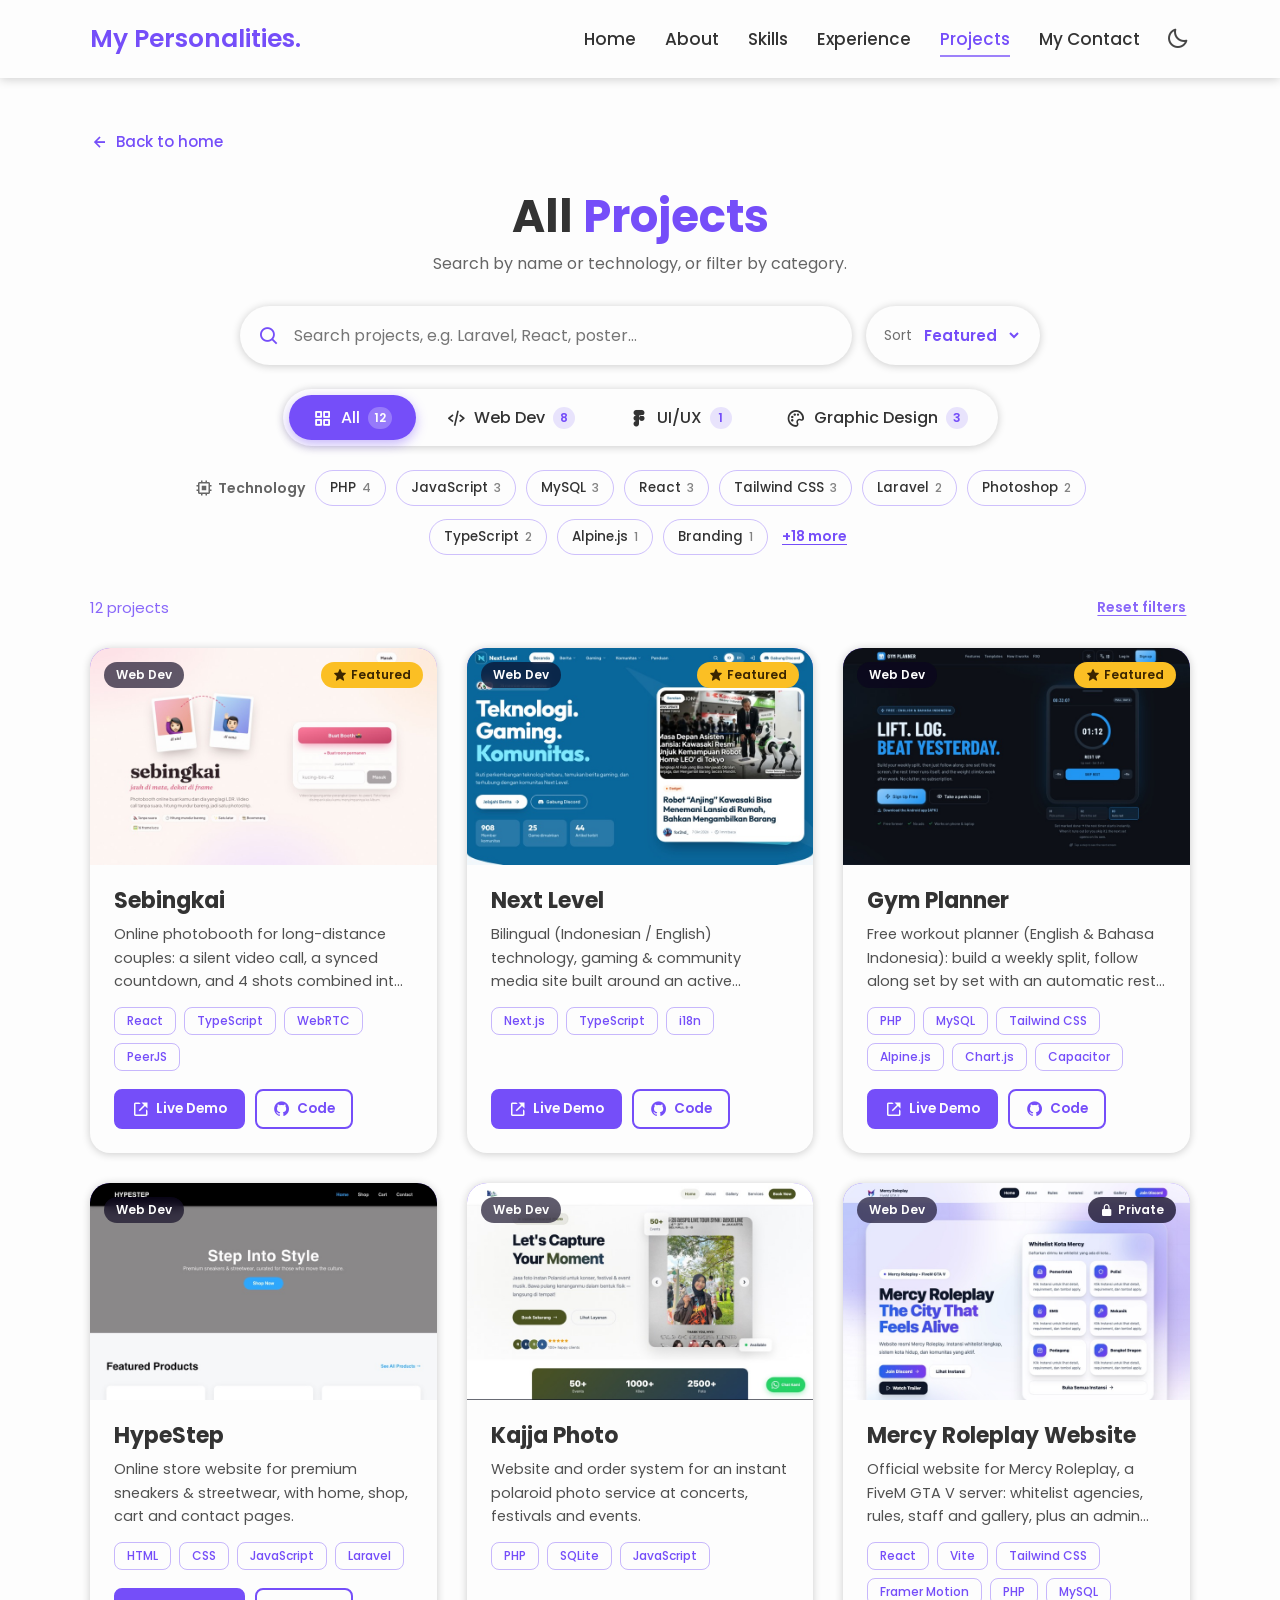
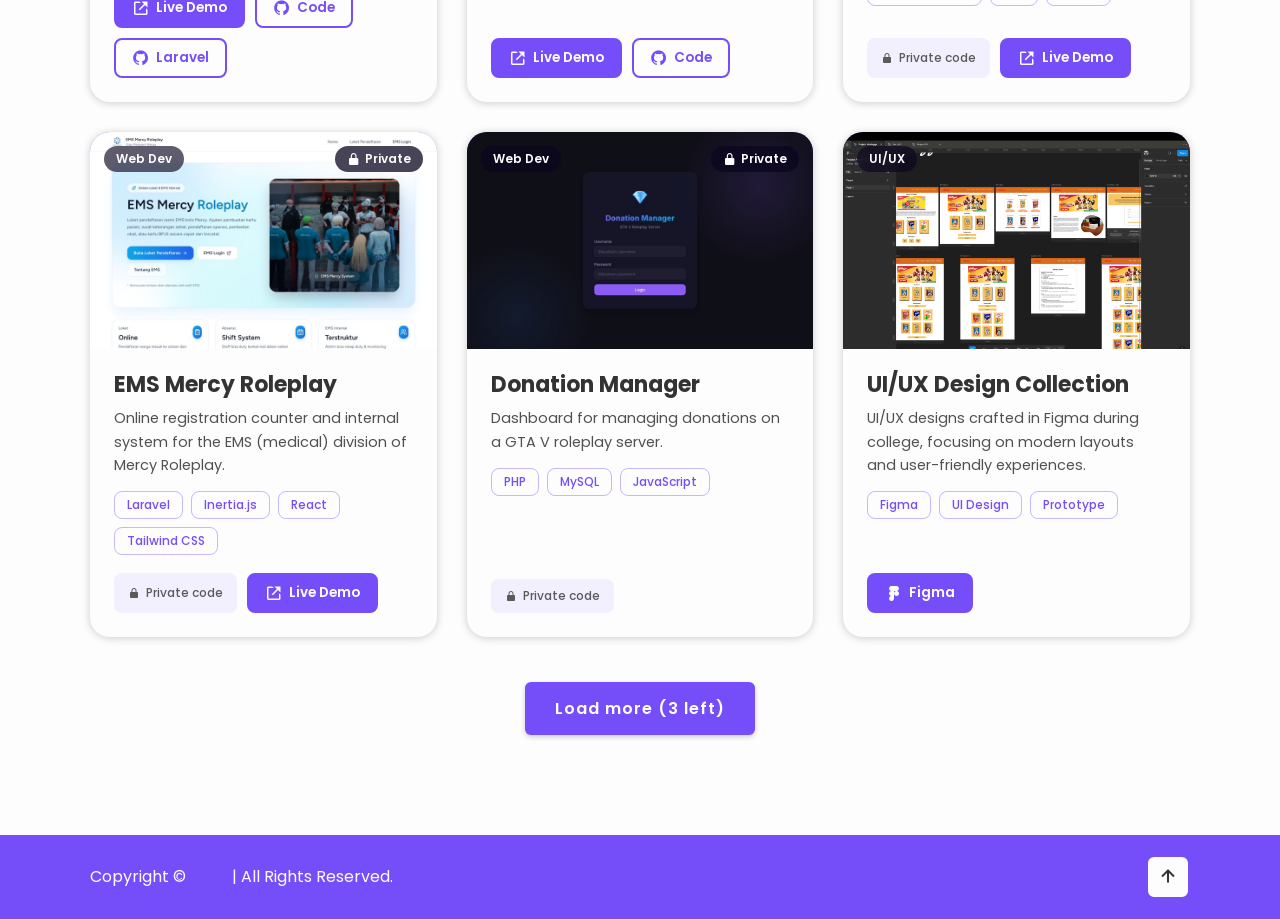
==== projects.html @ 2a3c0997 "Tambah Experience, Projects, halaman semua project, dan perbaikan mobile - Home (HP): area ungu beri" ====
<!DOCTYPE html>
<html lang="en">

<head>
    <meta charset="UTF-8">
    <meta name="viewport" content="width=device-width, initial-scale=1.0">
    <title>All Projects | Arshyil</title>
    <meta name="description" content="All projects by Muhammad Arshyil Azzim: web development, UI/UX and graphic design.">
    <meta name="theme-color" content="#754ef9">
    <link rel="icon" href="images/favicon.svg" type="image/svg+xml">
    <meta property="og:type" content="website">
    <meta property="og:title" content="All Projects | Arshyil">
    <meta property="og:description" content="Search and filter all projects by Muhammad Arshyil Azzim.">
    <meta property="og:url" content="https://arshyil.github.io/My-Personalities/projects.html">
    <meta property="og:image" content="https://arshyil.github.io/My-Personalities/images/og-image.jpg">

    <!-- box icons -->
    <link rel="stylesheet" href="https://unpkg.com/boxicons@2.1.4/css/boxicons.min.css" integrity="sha384-42kyIPf7HDYLkGffmxDhSx/3Z/53wGBs3nD6wEFxsbeDc7rMO6mkYbkAcpRsnMU2" crossorigin="anonymous">

    <!-- custom css -->
    <link rel="stylesheet" href="css/style.css">
</head>

<body class="projects-page">

    <!-- header design -->
    <header class="header sticky">
        <a href="index.html" class="logo">My Personalities.</a>

        <nav class="navbar">
            <a href="index.html#home">Home</a>
            <a href="index.html#about">About</a>
            <a href="index.html#services">Skills</a>
            <a href="index.html#experience">Experience</a>
            <a href="projects.html" class="active">Projects</a>
            <a href="index.html#contact">My Contact</a>
        </nav>

        <div class="bx bx-moon" id="darkMode-icon"></div>

        <div class="bx bx-menu" id="menu-icon"></div>
    </header>

    <!-- all projects -->
    <section class="portfolio pp" id="projects">
        <a href="index.html#journey" class="pp-back"><i class='bx bx-left-arrow-alt'></i> Back to home</a>

        <h1 class="heading">All <span>Projects</span></h1>
        <p class="section-sub">Search by name or technology, or filter by category.</p>

        <!-- toolbar -->
        <div class="pp-toolbar">
            <div class="pp-search">
                <i class='bx bx-search'></i>
                <input type="search" id="pp-search" placeholder="Search projects, e.g. Laravel, React, poster..."
                    aria-label="Search projects" autocomplete="off">
                <button id="pp-clear" aria-label="Clear search" hidden><i class='bx bx-x'></i></button>
            </div>

            <label class="pp-sort">
                <span>Sort</span>
                <select id="pp-sort" aria-label="Sort projects">
                    <option value="featured">Featured</option>
                    <option value="az">Name A–Z</option>
                    <option value="za">Name Z–A</option>
                </select>
            </label>
        </div>

        <div class="project-filters exp-tabs" id="pp-categories"></div>

        <div class="pp-techs-wrap">
            <span class="pp-label"><i class='bx bx-chip'></i> Technology</span>
            <div class="pp-techs" id="pp-techs"></div>
            <button class="pp-link" id="pp-tech-more" hidden></button>
        </div>

        <div class="pp-meta">
            <span id="pp-count"></span>
            <button class="pp-link pp-reset">Reset filters</button>
        </div>

        <div class="project-grid" id="pp-grid"></div>

        <div class="pp-empty" id="pp-empty" hidden>
            <i class='bx bx-search-alt'></i>
            <h3>No projects found</h3>
            <p>Try another keyword or remove some filters.</p>
            <button class="btn pp-reset">Reset filters</button>
        </div>

        <div class="see-all-wrap">
            <button class="btn" id="pp-more" hidden>Load more</button>
        </div>
    </section>

    <!-- project detail popup -->
    <div class="project-modal" id="project-modal" aria-hidden="true">
        <div class="project-modal-box" role="dialog" aria-modal="true" aria-labelledby="pm-title">
            <button class="pm-close" id="pm-close" aria-label="Close"><i class='bx bx-x'></i></button>
            <div class="pm-media" id="pm-media"></div>
            <div class="pm-body">
                <span class="pm-category" id="pm-category"></span>
                <h3 id="pm-title"></h3>
                <p id="pm-summary"></p>
                <ul id="pm-details"></ul>
                <div class="exp-tags" id="pm-tags"></div>
                <div class="project-links" id="pm-links"></div>
            </div>
        </div>
    </div>

    <!-- footer design -->
    <footer class="footer">
        <div class="footer-text">
            <p>Copyright &copy; <span id="year">2026</span> | All Rights Reserved.</p>
        </div>

        <div class="footer-iconTop">
            <a href="#projects" aria-label="Back to top"><i class='bx bx-up-arrow-alt'></i></a>
        </div>
    </footer>

    <script src="js/projects.js"></script>
    <script src="js/common.js"></script>
    <script src="js/projects-ui.js"></script>
</body>

</html>
---- css/style.css ----
@import url('https://fonts.googleapis.com/css2?family=Poppins:wght@300;400;500;600;700;800;900&display=swap');

* {
    margin: 0;
    padding: 0;
    box-sizing: border-box;
    text-decoration: none;
    border: none;
    outline: none;
    scroll-behavior: smooth;
    font-family: 'Poppins', sans-serif;
}

:root {
    --bg-color: #fdfdfd;
    --text-color: #333;
    --main-color: #754ef9;
    --white-color: #fdfdfd;
    --shadow-color: rgba(0, 0, 0, .2);
}

*::selection {
    background: var(--main-color);
    color: var(--bg-color);
}

.dark-mode {
    --bg-color: #0b061f;
    --text-color: #fdfdfd;
    --shadow-color: rgba(0, 0, 0, .7);
}

html {
    font-size: 62.5%;
    overflow-x: hidden;
}

/* stop anything (e.g. scroll-reveal animations sliding in from the right)
   from making the page scroll sideways on phones */
@supports (overflow-x: clip) {
    html,
    body {
        overflow-x: clip;
    }
}

body {
    background: var(--bg-color);
    color: var(--text-color);
}

.header {
    position: fixed;
    top: 0;
    left: 0;
    width: 100%;
    padding: 2rem 7%;
    background: transparent;
    display: flex;
    align-items: center;
    z-index: 100;
    transition: .5s;
}

.header.sticky {
    background: var(--bg-color);
    box-shadow: 0 .1rem 1rem var(--shadow-color);
}

.logo {
    font-size: 2.5rem;
    color: var(--main-color);
    font-weight: 600;
    margin-right: auto;
}

.navbar a {
    position: relative;
    font-size: 1.7rem;
    color: var(--white-color);
    font-weight: 500;
    margin-right: 2.6rem;
}

.header.sticky .navbar a {
    color: var(--text-color);
}

.header.sticky .navbar a.active {
    color: var(--main-color);
}

.navbar a.active::before {
    content: '';
    position: absolute;
    left: 0;
    bottom: -6px;
    width: 100%;
    height: .2rem;
    background: var(--white-color);
}

.header.sticky .navbar a::before {
    background: var(--main-color);
    opacity: .7;
}

#darkMode-icon {
    font-size: 2.4rem;
    color: var(--white-color);
    cursor: pointer;
}

.header.sticky #darkMode-icon {
    color: var(--text-color);
    opacity: .9;
}

#menu-icon {
    font-size: 3.6rem;
    color: var(--text-color);
    display: none;
}

section {
    min-height: 100vh;
    padding: 10rem 7% 2rem;
}

.home {
    display: flex;
    align-items: center;
}

.home .home-content {
    max-width: 44rem;
}

.home-content h3 {
    font-size: 3.2rem;
    font-weight: 700;
    line-height: .3;
}

.home-content h1 {
    font-size: 5.6rem;
    font-weight: 700;
    margin-bottom: .3rem;
}

.home-content p {
    font-size: 1.6rem;
}

.home-content .social-media a {
    display: inline-flex;
    justify-content: center;
    align-items: center;
    width: 4rem;
    height: 4rem;
    background: transparent;
    border: .2rem solid var(--main-color);
    border-radius: 50%;
    box-shadow: 0 .2rem .5rem var(--shadow-color);
    font-size: 2rem;
    color: var(--main-color);
    margin: 2.5rem 1.5rem 3rem 0;
    transition: .5s ease;
}

.home-content .social-media a:hover {
    background: var(--main-color);
    color: var(--white-color);
}

.btn {
    display: inline-block;
    padding: 1.2rem 2.8rem;
    background: var(--main-color);
    border-radius: .6rem;
    box-shadow: 0 .2rem .5rem var(--shadow-color);
    font-size: 1.6rem;
    color: var(--white-color);
    letter-spacing: .1rem;
    font-weight: 600;
    border: .2rem solid transparent;
    transition: .5s ease;
}

.btn:hover {
    background: transparent;
    color: var(--main-color);
    border-color: var(--main-color);
}

.home .profession-container {
    position: absolute;
    top: 50%;
    right: 0;
    transform: translateY(-50%);
    width: 100vw;
    height: 100vh;
    overflow: hidden;
    pointer-events: none;
}

.home .profession-container .profession-box {
    position: absolute;
    top: 0;
    right: 0;
    width: 768px;
    height: 100vh;
    display: flex;
    justify-content: center;
    align-items: center;
    animation: professionRotate 13s ease-out infinite;
}

@keyframes professionRotate {

    0%,
    20% {
        transform: rotate(0deg);
    }

    25%,
    45% {
        transform: rotate(-90deg);
    }

    50%,
    70% {
        transform: rotate(-180deg);
    }

    75%,
    95% {
        transform: rotate(-270deg);
    }

    100% {
        transform: rotate(-360deg);
    }
}

.home .profession-box .profession {
    position: absolute;
    left: 0;
    display: flex;
    align-items: center;
    flex-direction: column;
    color: var(--main-color);
    transform: rotate(calc(360deg / 4 * var(--i)));
    transform-origin: 384px;
    background: var(--bg-color);
    padding: 13px 0;
}

.home .profession-box .profession:nth-child(1) i {
    margin-right: 15px;
}

.home .profession-box .profession:nth-child(2),
.home .profession-box .profession:nth-child(4) {
    padding-bottom: 20px;
}

.home .profession i {
    font-size: 3.8rem;
}

.home .profession h3 {
    font-size: 3.2rem;
    line-height: 1;
    font-weight: 600;
}

.home .profession-box .circle {
    width: 560px;
    height: 560px;
    border: 3px solid var(--main-color);
    border-radius: 50%;
    z-index: -1;
}

.home .profession-container .overlay {
    position: absolute;
    top: 0;
    right: 0;
    width: 0;
    height: 0;
    border-top: 50vh solid var(--main-color);
    border-right: 384px solid var(--main-color);
    border-bottom: 50vh solid var(--main-color);
    border-left: 384px solid transparent;
}

.home-extra {
    display: none;
}

.home-img img {
    position: absolute;
    bottom: 0px;
    right: 90px;
    pointer-events: none;
    max-width: 480px;
    max-height: 100vh;
    height: auto;
    object-fit: contain;
}

span {
    color: var(--main-color);
}

.about {
    display: flex;
    justify-content: center;
    align-items: center;
    gap: 4rem;
}

.about-img img {
    width: 35vw;
}

.heading {
    font-size: 4.5rem;
    text-align: center;
}

.about-content h2 {
    text-align: left;
    line-height: 1.2;
}

.about-content h3 {
    font-size: 2rem;
}

.about-content p {
    font-size: 1.6rem;
    margin: 2rem 0 3rem;
}

.services {
    min-height: auto;
    padding-bottom: 10rem;
}

.services h2 {
    margin-bottom: 5rem;
}

.services .services-container {
    display: flex;
    justify-content: center;
    align-items: center;
    flex-wrap: wrap;
    gap: 2rem;
}

.services-container .services-box {
    flex: 1 1 30rem;
    background: var(--bg-color);
    padding: 3rem 2rem 4rem;
    border-radius: 2rem;
    box-shadow: 0 .1rem .5rem var(--shadow-color);
    text-align: center;
    border-top: .6rem solid var(--main-color);
    border-bottom: .6rem solid var(--main-color);
    transition: .5s ease;
}

.services-container .services-box:hover {
    box-shadow: 0 .1rem 2rem var(--shadow-color);
    transform: scale(1.02);
}

.services-box i {
    font-size: 7rem;
    color: var(--main-color);
}

.services-box h3 {
    font-size: 2.6rem;
    transition: .5s ease;
}

.services-box:hover h3 {
    color: var(--main-color);
}

.services-box p {
    font-size: 1.6rem;
    margin: 1rem 0 3rem;
}

/* ========== EXPERIENCE ========== */
.experience {
    min-height: auto;
    padding-bottom: 10rem;
}

.experience h2 {
    margin-bottom: 3rem;
}

.exp-tabs {
    display: flex;
    justify-content: center;
    gap: .6rem;
    width: fit-content;
    margin: 0 auto 5rem;
    padding: .6rem;
    border-radius: 5rem;
    background: var(--bg-color);
    box-shadow: 0 .1rem .8rem var(--shadow-color);
}

.exp-tab {
    display: inline-flex;
    align-items: center;
    gap: .8rem;
    padding: 1rem 2.4rem;
    border-radius: 5rem;
    background: transparent;
    color: var(--text-color);
    font-size: 1.6rem;
    font-weight: 500;
    cursor: pointer;
    transition: .4s ease;
}

.exp-tab i {
    font-size: 2rem;
}

.exp-tab:hover {
    color: var(--main-color);
}

.exp-tab.active {
    background: var(--main-color);
    color: var(--white-color);
    box-shadow: 0 .4rem 1.2rem rgba(117, 78, 249, .4);
}

.timeline {
    position: relative;
    max-width: 110rem;
    margin: 0 auto;
    display: none;
}

.timeline.active {
    display: block;
    animation: expFade .6s ease;
}

@keyframes expFade {
    from { opacity: 0; transform: translateY(2rem); }
    to { opacity: 1; transform: translateY(0); }
}

/* center line */
.timeline::before {
    content: '';
    position: absolute;
    top: 0;
    bottom: 0;
    left: 50%;
    width: .3rem;
    transform: translateX(-50%);
    background: linear-gradient(var(--main-color), rgba(117, 78, 249, .15));
    border-radius: 1rem;
}

.timeline-item {
    position: relative;
    width: 50%;
    padding: 0 5rem 4rem 0;
}

.timeline-item:nth-child(even) {
    margin-left: 50%;
    padding: 0 0 4rem 5rem;
}

.timeline-dot {
    position: absolute;
    top: 2rem;
    right: -2.6rem;
    z-index: 1;
    display: flex;
    justify-content: center;
    align-items: center;
    width: 5.2rem;
    height: 5.2rem;
    border-radius: 50%;
    background: var(--main-color);
    color: var(--white-color);
    font-size: 2.4rem;
    border: .5rem solid var(--bg-color);
    box-shadow: 0 0 0 .3rem rgba(117, 78, 249, .35);
    transition: .4s ease;
}

.timeline-item:nth-child(even) .timeline-dot {
    right: auto;
    left: -2.6rem;
}

.timeline-item:hover .timeline-dot {
    transform: scale(1.12) rotate(-8deg);
    box-shadow: 0 0 0 .6rem rgba(117, 78, 249, .25);
}

.timeline-card {
    position: relative;
    padding: 3rem;
    border-radius: 2rem;
    background: var(--bg-color);
    box-shadow: 0 .1rem .8rem var(--shadow-color);
    border-left: .6rem solid var(--main-color);
    transition: .4s ease;
}

.timeline-item:nth-child(even) .timeline-card {
    border-left: none;
    border-right: .6rem solid var(--main-color);
}

.timeline-card:hover {
    transform: translateY(-.6rem);
    box-shadow: 0 1.2rem 3rem rgba(117, 78, 249, .25);
}

/* little arrow pointing to the line */
.timeline-card::after {
    content: '';
    position: absolute;
    top: 3.4rem;
    right: -1.2rem;
    width: 2.4rem;
    height: 2.4rem;
    background: var(--bg-color);
    transform: rotate(45deg);
    box-shadow: .3rem -.3rem .5rem rgba(0, 0, 0, .06);
}

.timeline-item:nth-child(even) .timeline-card::after {
    right: auto;
    left: -1.2rem;
    box-shadow: -.3rem .3rem .5rem rgba(0, 0, 0, .06);
}

.exp-date {
    display: inline-block;
    padding: .5rem 1.4rem;
    border-radius: 5rem;
    background: rgba(117, 78, 249, .12);
    color: var(--main-color);
    font-size: 1.3rem;
    font-weight: 600;
    letter-spacing: .05rem;
}

.exp-now {
    display: inline-flex;
    align-items: center;
    gap: .6rem;
    margin-left: .8rem;
    padding: .5rem 1.2rem;
    border-radius: 5rem;
    background: rgba(34, 197, 94, .14);
    color: #16a34a;
    font-size: 1.2rem;
    font-weight: 600;
    font-style: normal;
}

.exp-now::before {
    content: '';
    width: .8rem;
    height: .8rem;
    border-radius: 50%;
    background: #22c55e;
    animation: expPulse 1.6s ease-in-out infinite;
}

@keyframes expPulse {
    0%, 100% { box-shadow: 0 0 0 0 rgba(34, 197, 94, .6); }
    50% { box-shadow: 0 0 0 .6rem rgba(34, 197, 94, 0); }
}

.timeline-card h3 {
    margin-top: 1.4rem;
    font-size: 2.4rem;
    line-height: 1.3;
}

.exp-place {
    display: flex;
    align-items: flex-start;
    gap: .6rem;
    margin: .4rem 0 1.6rem;
    font-size: 1.5rem;
    font-weight: 500;
    color: var(--main-color);
}

.exp-place i {
    margin-top: .3rem;
    font-size: 1.7rem;
}

.timeline-card ul {
    list-style: none;
}

.timeline-card li {
    position: relative;
    padding-left: 2.2rem;
    margin-bottom: .8rem;
    font-size: 1.5rem;
    line-height: 1.6;
}

.timeline-card li::before {
    content: '';
    position: absolute;
    left: 0;
    top: .95rem;
    width: .8rem;
    height: .8rem;
    border-radius: 50%;
    border: .2rem solid var(--main-color);
}

.exp-tags {
    display: flex;
    flex-wrap: wrap;
    gap: .8rem;
    margin-top: 1.8rem;
}

.exp-tags span {
    padding: .4rem 1.2rem;
    border-radius: .8rem;
    border: .1rem solid rgba(117, 78, 249, .4);
    color: var(--main-color);
    font-size: 1.25rem;
    font-weight: 500;
}

.dark-mode .timeline-card,
.dark-mode .timeline-card::after,
.dark-mode .exp-tabs {
    background: #160e3a;
}

.dark-mode .timeline-card {
    box-shadow: 0 .1rem 1rem rgba(0, 0, 0, .5);
}

.dark-mode .exp-date {
    background: rgba(117, 78, 249, .25);
    color: #b9a5ff;
}

.dark-mode .exp-place,
.dark-mode .exp-tags span {
    color: #b9a5ff;
}

/* ========== PROJECTS ========== */
.portfolio {
    min-height: auto;
    padding-bottom: 10rem;
}

.portfolio h2 {
    margin-bottom: 1rem;
}

.section-sub {
    text-align: center;
    font-size: 1.6rem;
    opacity: .75;
    margin-bottom: 3rem;
}

.project-filters {
    flex-wrap: wrap;
    max-width: 100%;
}

.project-filters .count {
    display: inline-flex;
    justify-content: center;
    align-items: center;
    min-width: 2.2rem;
    height: 2.2rem;
    padding: 0 .6rem;
    border-radius: 5rem;
    background: rgba(117, 78, 249, .15);
    color: var(--main-color);
    font-size: 1.2rem;
    font-weight: 600;
}

.project-filters .exp-tab.active .count {
    background: rgba(255, 255, 255, .25);
    color: var(--white-color);
}

.project-grid {
    display: grid;
    grid-template-columns: repeat(auto-fill, minmax(30rem, 1fr));
    gap: 3rem;
    max-width: 120rem;
    margin: 0 auto;
}

.project-card {
    display: flex;
    flex-direction: column;
    border-radius: 2rem;
    overflow: hidden;
    background: var(--bg-color);
    box-shadow: 0 .1rem .8rem var(--shadow-color);
    cursor: pointer;
    transition: transform .4s ease, box-shadow .4s ease;
    animation: expFade .5s ease both;
}

.project-card:hover {
    transform: translateY(-.8rem);
    box-shadow: 0 1.6rem 3.5rem rgba(117, 78, 249, .28);
}

.project-card:focus-visible {
    outline: .3rem solid var(--main-color);
    outline-offset: .3rem;
}

.project-thumb {
    position: relative;
    aspect-ratio: 16 / 10;
    overflow: hidden;
    background: linear-gradient(135deg, var(--main-color), #a58bff);
}

.project-thumb img {
    width: 100%;
    height: 100%;
    object-fit: cover;
    object-position: top;
    border-radius: 0;
    transition: transform .6s ease;
}

.project-card:hover .project-thumb img {
    transform: scale(1.08);
}

/* card without image: gradient + big icon */
.project-thumb.no-img {
    display: flex;
    flex-direction: column;
    justify-content: center;
    align-items: center;
    gap: .8rem;
    color: var(--white-color);
}

.project-thumb.no-img::before {
    content: '';
    position: absolute;
    inset: 0;
    background:
        radial-gradient(circle at 20% 20%, rgba(255, 255, 255, .25), transparent 40%),
        radial-gradient(circle at 85% 80%, rgba(255, 255, 255, .18), transparent 45%);
}

.project-thumb.no-img > i {
    position: relative;
    font-size: 6.4rem;
    transition: transform .6s ease;
}

.project-thumb.no-img > strong {
    position: relative;
    font-size: 2rem;
    letter-spacing: .1rem;
}

.project-card:hover .project-thumb.no-img > i {
    transform: scale(1.15) rotate(-6deg);
}

.project-badges {
    position: absolute;
    top: 1.4rem;
    left: 1.4rem;
    right: 1.4rem;
    display: flex;
    justify-content: space-between;
    gap: .8rem;
    z-index: 1;
}

.project-badges span {
    display: inline-flex;
    align-items: center;
    gap: .4rem;
    padding: .4rem 1.2rem;
    border-radius: 5rem;
    background: rgba(11, 6, 31, .65);
    backdrop-filter: blur(6px);
    color: var(--white-color);
    font-size: 1.2rem;
    font-weight: 600;
}

.project-badges i {
    font-size: 1.4rem;
}

.project-badges .badge-right {
    display: flex;
    gap: .6rem;
    padding: 0;
    background: none;
    backdrop-filter: none;
}

.project-badges .private {
    background: rgba(11, 6, 31, .75);
}

.private-note {
    display: inline-flex;
    align-items: center;
    gap: .6rem;
    padding: .8rem 1.4rem;
    border-radius: .8rem;
    background: rgba(117, 78, 249, .1);
    color: var(--text-color);
    font-size: 1.3rem;
    font-weight: 500;
    opacity: .8;
}

.project-badges .featured {
    background: #fbbf24;
    color: #3b2500;
}

.project-body {
    display: flex;
    flex-direction: column;
    flex: 1;
    padding: 2.2rem 2.4rem 2.4rem;
}

.project-body h3 {
    font-size: 2.2rem;
    line-height: 1.3;
    transition: color .3s ease;
}

.project-card:hover .project-body h3 {
    color: var(--main-color);
}

.project-body p {
    margin: .8rem 0 1.4rem;
    font-size: 1.45rem;
    line-height: 1.6;
    opacity: .85;
    display: -webkit-box;
    -webkit-line-clamp: 3;
    -webkit-box-orient: vertical;
    overflow: hidden;
}

.project-body .exp-tags {
    margin-top: 0;
}

.project-links {
    display: flex;
    flex-wrap: wrap;
    gap: 1rem;
    margin-top: auto;
    padding-top: 1.8rem;
}

.project-links a {
    min-height: 40px;
    display: inline-flex;
    align-items: center;
    gap: .6rem;
    padding: .8rem 1.6rem;
    border-radius: .8rem;
    border: .2rem solid var(--main-color);
    color: var(--main-color);
    font-size: 1.35rem;
    font-weight: 600;
    transition: .3s ease;
}

.project-links a i {
    font-size: 1.8rem;
}

.project-links a.primary,
.project-links a:hover {
    background: var(--main-color);
    color: var(--white-color);
}

.project-links a.primary:hover {
    background: transparent;
    color: var(--main-color);
}

/* "See all projects" button */
.see-all-wrap {
    display: flex;
    justify-content: center;
    margin-top: 4.5rem;
}

.see-all-wrap .btn {
    display: inline-flex;
    align-items: center;
    gap: .8rem;
    cursor: pointer;
}

.see-all-wrap .btn span {
    color: inherit;
}

.see-all-wrap .btn i {
    font-size: 2.2rem;
    transition: transform .3s ease;
}

.see-all-wrap .btn:hover i {
    transform: translateX(.5rem);
}

/* ---------- projects.html ---------- */
.projects-page .pp {
    min-height: 100vh;
    padding-top: 12rem;
}

.pp-back {
    padding: 1rem 0;
    display: inline-flex;
    align-items: center;
    gap: .6rem;
    margin-bottom: 2rem;
    color: var(--main-color);
    font-size: 1.5rem;
    font-weight: 500;
}

.pp-back i {
    font-size: 2rem;
    transition: transform .3s ease;
}

.pp-back:hover i {
    transform: translateX(-.4rem);
}

.pp-toolbar {
    display: flex;
    gap: 1.4rem;
    max-width: 80rem;
    margin: 0 auto 2.4rem;
}

.pp-search {
    position: relative;
    flex: 1;
    display: flex;
    align-items: center;
}

.pp-search > i {
    position: absolute;
    left: 1.8rem;
    font-size: 2.2rem;
    color: var(--main-color);
    pointer-events: none;
}

.pp-search input {
    width: 100%;
    padding: 1.5rem 4.8rem 1.5rem 5.2rem;
    border-radius: 5rem;
    background: var(--bg-color);
    color: var(--text-color);
    font-size: 1.6rem;
    box-shadow: 0 .1rem .8rem var(--shadow-color);
    border: .2rem solid transparent;
    transition: .3s ease;
}

.pp-search input:focus {
    border-color: var(--main-color);
    box-shadow: 0 .4rem 1.6rem rgba(117, 78, 249, .25);
}

.pp-search input::-webkit-search-cancel-button {
    display: none;
}

.pp-search button {
    position: absolute;
    right: 1.2rem;
    display: flex;
    justify-content: center;
    align-items: center;
    width: 3.2rem;
    height: 3.2rem;
    border-radius: 50%;
    background: rgba(117, 78, 249, .12);
    color: var(--main-color);
    font-size: 2rem;
    cursor: pointer;
}

.pp-sort {
    display: flex;
    align-items: center;
    gap: .8rem;
    padding: 0 1.8rem;
    border-radius: 5rem;
    background: var(--bg-color);
    box-shadow: 0 .1rem .8rem var(--shadow-color);
    font-size: 1.4rem;
    color: var(--text-color);
}

.pp-sort span {
    opacity: .7;
    color: var(--text-color);
}

.pp-sort select {
    padding: 1.2rem 0;
    background: transparent;
    color: var(--main-color);
    font-size: 1.5rem;
    font-weight: 600;
    cursor: pointer;
}

.pp .project-filters {
    margin-bottom: 2.4rem;
}

.pp-techs-wrap {
    display: flex;
    flex-wrap: wrap;
    justify-content: center;
    align-items: center;
    gap: 1rem;
    max-width: 100rem;
    margin: 0 auto 3rem;
}

.pp-label {
    display: inline-flex;
    align-items: center;
    gap: .5rem;
    font-size: 1.4rem;
    font-weight: 600;
    color: var(--text-color);
    opacity: .75;
}

.pp-label i {
    font-size: 1.8rem;
}

.pp-techs {
    display: contents;
}

.tech-chip {
    min-height: 36px;
    display: inline-flex;
    align-items: center;
    gap: .6rem;
    padding: .6rem 1.4rem;
    border-radius: 5rem;
    border: .1rem solid rgba(117, 78, 249, .35);
    background: transparent;
    color: var(--text-color);
    font-size: 1.35rem;
    font-weight: 500;
    cursor: pointer;
    transition: .25s ease;
}

.tech-chip small {
    font-size: 1.1rem;
    opacity: .6;
}

.tech-chip:hover {
    border-color: var(--main-color);
    color: var(--main-color);
}

.tech-chip.active {
    background: var(--main-color);
    border-color: var(--main-color);
    color: var(--white-color);
}

.pp-link {
    padding: 1rem .4rem;
    background: none;
    color: var(--main-color);
    font-size: 1.4rem;
    font-weight: 600;
    cursor: pointer;
    text-decoration: underline;
    text-underline-offset: .3rem;
}

.pp-meta {
    display: flex;
    justify-content: space-between;
    align-items: center;
    max-width: 120rem;
    margin: 0 auto 2rem;
    font-size: 1.5rem;
    color: var(--text-color);
    opacity: .85;
}

.pp-empty {
    max-width: 50rem;
    margin: 4rem auto 0;
    text-align: center;
}

.pp-empty i {
    font-size: 7rem;
    color: var(--main-color);
    opacity: .6;
}

.pp-empty h3 {
    margin: 1rem 0 .6rem;
    font-size: 2.4rem;
}

.pp-empty p {
    margin-bottom: 2.4rem;
    font-size: 1.6rem;
    opacity: .75;
}

.pp-empty .btn {
    cursor: pointer;
}

[hidden] {
    display: none !important;
}

.dark-mode .pp-search input,
.dark-mode .pp-sort {
    background: #160e3a;
}

.dark-mode .pp-sort select option {
    background: #160e3a;
}

/* ---------- project popup ---------- */
.project-modal {
    position: fixed;
    inset: 0;
    z-index: 200;
    display: flex;
    justify-content: center;
    align-items: center;
    padding: 2rem;
    background: rgba(11, 6, 31, .7);
    backdrop-filter: blur(4px);
    opacity: 0;
    visibility: hidden;
    transition: .3s ease;
}

.project-modal.open {
    opacity: 1;
    visibility: visible;
}

.project-modal-box {
    position: relative;
    width: 100%;
    max-width: 72rem;
    max-height: 90vh;
    overflow-y: auto;
    border-radius: 2rem;
    background: var(--bg-color);
    color: var(--text-color);
    transform: translateY(3rem) scale(.96);
    transition: .3s ease;
}

.project-modal.open .project-modal-box {
    transform: none;
}

.pm-close {
    position: absolute;
    top: 1.4rem;
    right: 1.4rem;
    z-index: 2;
    display: flex;
    justify-content: center;
    align-items: center;
    width: 4rem;
    height: 4rem;
    border-radius: 50%;
    background: rgba(11, 6, 31, .6);
    color: var(--white-color);
    font-size: 2.6rem;
    cursor: pointer;
    transition: .3s ease;
}

.pm-close:hover {
    background: var(--main-color);
    transform: rotate(90deg);
}

.pm-media .project-badges {
    display: none;
}

.pm-media .project-thumb {
    aspect-ratio: 16 / 8;
}

.pm-body {
    padding: 2.6rem 3rem 3rem;
}

.pm-category {
    color: var(--main-color);
    font-size: 1.3rem;
    font-weight: 600;
    letter-spacing: .2rem;
    text-transform: uppercase;
}

.pm-body h3 {
    margin: .4rem 0 1rem;
    font-size: 2.8rem;
    line-height: 1.25;
}

.pm-body > p {
    font-size: 1.6rem;
    line-height: 1.7;
}

.pm-body ul {
    list-style: none;
    margin: 1.4rem 0 0;
}

.pm-body li {
    position: relative;
    padding-left: 2.2rem;
    margin-bottom: .8rem;
    font-size: 1.5rem;
    line-height: 1.6;
}

.pm-body li::before {
    content: '';
    position: absolute;
    left: 0;
    top: .95rem;
    width: .8rem;
    height: .8rem;
    border-radius: 50%;
    border: .2rem solid var(--main-color);
}

body.modal-open {
    overflow: hidden;
}

.dark-mode .project-card,
.dark-mode .project-modal-box {
    background: #160e3a;
}

.testimonial-container {
    display: flex;
    align-items: center;
    flex-direction: column;
    width: 100%;
    padding: 5rem 1rem;
}

.testimonial-container .testimonial-wrapper {
    position: relative;
    max-width: 90rem;
    width: 100%;
    padding: 5rem;
}

.testimonial-wrapper .testimonial-box {
    padding: 1rem;
    border-radius: 2rem;
    overflow: hidden;
}

.testimonial-content .testimonial-slide {
    display: flex;
    align-items: center;
    flex-direction: column;
    background: var(--bg-color);
    border-radius: 2rem;
    box-shadow: 0 .1rem .5rem var(--shadow-color);
    padding: 3rem 5rem;
    border-top: .8rem solid var(--main-color);
    border-bottom: .8rem solid var(--main-color);
}

.testimonial-slide img {
    width: 14rem;
    height: 14rem;
    object-fit: cover;
    border-radius: 50%;
    border: .5rem solid var(--bg-color);
    outline: .5rem solid var(--main-color);
}

.testimonial-slide h3 {
    font-size: 2.5rem;
    margin: 2rem 0;
}

.testimonial-slide p {
    font-size: 1.4rem;
    text-align: center;
}

.testimonial-box .swiper-button-next,
.testimonial-box .swiper-button-prev {
    color: var(--main-color);
}

.testimonial-box .swiper-button-next {
    right: 0;
}

.testimonial-box .swiper-button-prev {
    left: 0;
}

.testimonial-box .swiper-pagination-bullet {
    width: 12px;
    height: 12px;
    margin: 0 8px !important;
    background: rgba(0, 0, 0, .8);
}

.dark-mode .testimonial-box .swiper-pagination-bullet {
    background: rgba(255, 255, 255, .6);
}

.testimonial-box .swiper-pagination-bullet-active {
    background: var(--main-color);
}

.contact {
    min-height: auto;
    padding-bottom: 7rem;
}

.contact h2 {
    margin-bottom: 3rem;
}







.footer {
    display: flex;
    justify-content: space-between;
    align-items: center;
    flex-wrap: wrap;
    padding: 2rem 7%;
    background: var(--main-color);
}

.footer-text p {
    font-size: 1.6rem;
    color: var(--white-color);
}

.footer-iconTop a {
    display: inline-flex;
    justify-content: center;
    align-items: center;
    padding: .8rem;
    background: var(--white-color);
    border-radius: .8rem;
    border: .2rem solid var(--main-color);
    outline: .2rem solid transparent;
    transition: .5s ease;
}

.footer-iconTop a:hover {
    outline-color: var(--white-color);
}

.footer-iconTop a i {
    font-size: 2.4rem;
    color: #333;
}


/* small labels: never smaller than 12px on any screen */
.exp-date,
.exp-now,
.exp-tags span,
.project-badges span,
.project-filters .count,
.tech-chip small,
.private-note,
.pm-category {
    font-size: max(1.2rem, 12px);
}

.project-links a,
.tech-chip {
    font-size: max(1.35rem, 13px);
}

/* BREAKPOINTS */
@media (max-width: 1200px) {
    html {
        font-size: 55%;
    }

    .home .profession-container .profession-box {
        right: -10%;
    }

    .home .profession-container .overlay {
        right: -6%;
    }

    .home-img img {
        right: 0;
    }
}

@media (max-width: 1100px) {
    .home .profession-container .profession-box {
        right: -15%;
    }

    .home-img img {
        max-width: 420px;
    }
}

@media (max-width: 1024px) {
    .header {
        padding: 2rem 3%;
    }

    section {
        padding: 10rem 3% 2rem;
    }

    .home .profession-container .profession-box {
        right: -20%;
    }

    .home .profession-container .overlay {
        right: -12%;
    }

    .home-img img {
        max-width: 400px;
    }
}

@media (max-width: 991px) {
    /* hamburger menu from 991px down, so links never sit
       half on the white / half on the purple background */
    #menu-icon {
        display: block;
    }

    #darkMode-icon {
        position: absolute;
        right: 7rem;
        font-size: 2.6rem;
        color: var(--white-color);
        margin-bottom: .1rem;
    }

    .navbar {
        position: absolute;
        top: 100%;
        left: 0;
        width: 100%;
        padding: 1rem 3%;
        background: var(--bg-color);
        border-top: .1rem solid rgba(0, 0, 0, .2);
        box-shadow: 0 .5rem 1rem rgba(0, 0, 0, .1);
        display: none;
    }

    .navbar.active {
        display: block;
    }

    .navbar a {
        display: block;
        font-size: 2rem;
        margin: 3rem 0;
        color: var(--text-color);
    }

    .navbar a:nth-child(1),
    .navbar a:nth-child(2) {
        color: var(--text-color);
    }

    .navbar a.active {
        color: var(--main-color);
    }

    .navbar a::before {
        display: none;
    }

    #menu-icon {
        color: var(--white-color);
    }

    .header.sticky #menu-icon,
    .header.sticky #darkMode-icon {
        color: var(--text-color);
    }

    .home .home-content {
        max-width: 50rem;
    }

    .home .profession-container .profession-box {
        right: -35%;
    }

    .home .profession-container .overlay {
        right: -30%;
    }

    .home-img img {
        display: none;
    }

    .footer {
        padding: 2rem 3%;
    }
}

@media (max-width: 896px) {
    .home .profession-container .profession-box {
        right: -50%;
    }

    .home .profession-container .overlay {
        right: -43%;
    }
}

@media (max-width: 768px) {
    #menu-icon,
    #darkMode-icon {
        color: var(--text-color);
    }

    /* hero fills the whole screen: text on top,
       the wheel + purple area fill the rest */
    .home {
        /* UBAH INI untuk menurunkan area ungu (lingkaran tetap di tempat).
           Makin besar = ungunya makin turun & makin kecil */
        --turun-ungu: 8rem;

        flex-direction: column;
        justify-content: flex-start;
        min-height: 100vh;
        min-height: 100svh;
        padding: 10rem 3% 0;
        text-align: center;
    }

    .home-content h3 {
        font-size: 2.6rem;
    }

    .home-content h1 {
        font-size: 5rem;
    }

    .home-content .social-media a {
        margin: 2.5rem .75rem 3rem;
    }

    .home .profession-container {
        position: relative;
        top: auto;
        right: auto;
        transform: none;
        flex: 1 0 auto;
        width: 100vw;
        height: auto;
        min-height: calc(46rem + var(--turun-ungu));
    }

    /* purple fill below the notch, down to the end of the hero */
    .home .profession-container::after {
        content: '';
        position: absolute;
        top: calc(34rem + var(--turun-ungu));
        left: 0;
        right: 0;
        bottom: 0;
        background: var(--main-color);
    }

    /* tools + scroll hint inside the purple area */
    .home-extra {
        position: absolute;
        top: calc(30rem + var(--turun-ungu));
        left: 0;
        right: 0;
        bottom: 0;
        z-index: 2;
        display: flex;
        flex-direction: column;
        justify-content: center;
        align-items: center;
        gap: 1.6rem;
        padding: 2rem 3%;
        color: var(--white-color);
        pointer-events: auto;
    }

    .home-extra .tools-title {
        font-size: 1.4rem;
        font-weight: 600;
        letter-spacing: .3rem;
        text-transform: uppercase;
        opacity: .85;
    }

    .home-extra .tools {
        display: flex;
        justify-content: center;
        flex-wrap: wrap;
        gap: 2.2rem;
    }

    .home-extra span {
        color: var(--white-color);
    }

    .home-extra .tools span {
        display: flex;
        flex-direction: column;
        align-items: center;
        gap: .4rem;
        font-size: 1.3rem;
        font-weight: 500;
    }

    .home-extra .tools i {
        display: inline-flex;
        justify-content: center;
        align-items: center;
        width: 4.6rem;
        height: 4.6rem;
        font-size: 2.6rem;
        border: .2rem solid rgba(255, 255, 255, .5);
        border-radius: 50%;
    }

    .home-extra .scroll-down {
        display: flex;
        flex-direction: column;
        align-items: center;
        margin-top: 1rem;
        font-size: 1.3rem;
        letter-spacing: .2rem;
        text-transform: uppercase;
        color: var(--white-color);
    }

    .home-extra .scroll-down i {
        font-size: 2.8rem;
        animation: scrollBounce 1.6s ease-in-out infinite;
    }

    @keyframes scrollBounce {
        0%, 100% { transform: translateY(0); }
        50% { transform: translateY(.8rem); }
    }

    .home .profession-container .profession-box {
        position: absolute;
        top: 46rem;
        left: 0;
        width: 100%;
        height: 6rem;
    }

    .home .profession-box .profession {
        padding: 0 13px;
        left: auto;
        transform-origin: 0;
    }

    .home .profession-box .profession:nth-child(1) {
        transform: rotate(-90deg) translate(-120px, -210px);
    }

    .home .profession-box .profession:nth-child(1) i {
        margin-right: 0;
    }

    .home .profession-box .profession:nth-child(2) {
        transform: rotate(0deg) translate(0, -325px);
    }

    .home .profession-box .profession:nth-child(3) {
        transform: rotate(90deg) translate(-115px, -450px);
    }

    .home .profession-box .profession:nth-child(4) {
        transform: rotate(180deg) translate(-220px, -325px);
    }

    .home .profession-box .circle {
        position: absolute;
        width: 670px;
        height: 670px;
        z-index: -1;
    }

    .home .profession-container .overlay {
        position: absolute;
        top: calc(28.2rem + var(--turun-ungu));
        left: 50%;
        right: 0;
        transform: rotate(90deg) translate(-50%, 50%) scaleY(3);
        border-width: 23.9rem;
    }

    /* experience: single column, line on the left */
    .timeline::before {
        left: 2.6rem;
    }

    .timeline-item,
    .timeline-item:nth-child(even) {
        width: 100%;
        margin-left: 0;
        padding: 0 0 3rem 7rem;
    }

    .timeline-dot,
    .timeline-item:nth-child(even) .timeline-dot {
        left: 0;
        right: auto;
    }

    .timeline-card,
    .timeline-item:nth-child(even) .timeline-card {
        padding: 2.4rem 2rem;
        border-right: none;
        border-left: .6rem solid var(--main-color);
    }

    .timeline-card::after,
    .timeline-item:nth-child(even) .timeline-card::after {
        right: auto;
        left: -1.2rem;
        box-shadow: -.3rem .3rem .5rem rgba(0, 0, 0, .06);
    }

    .about {
        flex-direction: column-reverse;
        text-align: center;
    }

    .about-content h2 {
        text-align: center;
    }

    .about-img img {
        width: 70vw;
        margin-top: -2rem;
    }

    .testimonial-container .testimonial-wrapper {
        padding: 5rem 0;
    }

    .testimonial-content .testimonial-slide {
        padding: 3rem 2rem;
    }

    .testimonial-box .swiper-button-next,
    .testimonial-box .swiper-button-prev {
        display: none;
    }
}

@media (max-width: 580px) {
    .project-grid {
        grid-template-columns: 1fr;
    }

    .pp-toolbar {
        flex-direction: column;
    }

    .pp-sort {
        align-self: flex-end;
    }

    .projects-page .pp {
        padding-top: 10rem;
    }

    /* tabs & filters: separate pills instead of one big capsule */
    .exp-tabs,
    .project-filters {
        gap: 1rem;
        padding: 0;
        background: transparent;
        box-shadow: none;
    }

    .exp-tabs .exp-tab,
    .project-filters .exp-tab {
        padding: .8rem 1.6rem;
        font-size: 1.4rem;
        border: .1rem solid rgba(117, 78, 249, .35);
    }

    .exp-tabs .exp-tab.active,
    .project-filters .exp-tab.active {
        border-color: var(--main-color);
    }

    .exp-tabs {
        flex-wrap: wrap;
        max-width: 100%;
    }

    .dark-mode .exp-tabs {
        background: transparent;
    }

    .pm-body {
        padding: 2.2rem 2rem 2.6rem;
    }
}

@media (max-width: 450px) {
    html {
        font-size: 50%;
    }

    /* keep small labels readable (1rem = 8px here) */
    .exp-date,
    .exp-now,
    .exp-tags span,
    .project-badges span,
    .project-filters .count,
    .tech-chip small,
    .private-note,
    .pm-category,
    .home-extra .tools span,
    .home-extra .tools-title,
    .home-extra .scroll-down {
        font-size: 1.5rem;
    }

    .project-body p,
    .testimonial-slide p,
    .timeline-card li,
    .pp-label,
    .pp-link,
    .pp-meta,
    .tech-chip,
    .exp-tabs .exp-tab,
    .project-links a {
        font-size: 1.7rem;
    }

    .exp-tabs .exp-tab {
        min-height: 40px;
    }

    #darkMode-icon {
        right: 6rem;
    }

    .home .profession-box .profession:nth-child(1) {
        transform: rotate(-90deg) translate(-110px, -220px);
    }

    .home .profession-box .profession:nth-child(2) {
        transform: rotate(0deg) translate(5px, -325px);
    }

    .home .profession-box .profession:nth-child(3) {
        transform: rotate(90deg) translate(-105px, -440px);
    }

    .home .profession-box .profession:nth-child(4) {
        transform: rotate(180deg) translate(-210px, -325px);
    }

    .home .profession-container .overlay {
        top: calc(18.2rem + var(--turun-ungu));
    }

    .home-extra {
        top: calc(20rem + var(--turun-ungu));
    }


    .footer {
        flex-direction: column-reverse;
    }

    .footer p {
        text-align: center;
        margin-top: 2rem;
    }
}

@media (max-width: 365px) {
    .about-img img {
        width: 90vw;
    }
}

@media (max-width: 315px) {
    .home-content h1 {
        font-size: 4.5rem;
    }
}
img {
    border-radius: 20px;
}


.kontak-saya {
    text-align: center;
    font-size: 2rem;
}

.kontakku {
    display: flex;
    justify-content: center;
    flex-wrap: wrap;
    margin-top: 2rem; /* opsional */
}

.kontakku a {
    display: inline-flex;
    width: 4rem;
    height: 4rem;
    background: transparent;
    border: .2rem solid var(--main-color);
    border-radius: 50%;
    box-shadow: 0 .2rem .5rem var(--shadow-color);
    font-size: 2rem;
    color: var(--main-color);
    margin: 2.5rem 1.5rem 3rem 0;
    transition: .5s ease;
    justify-content: center;
    align-items: center;
}
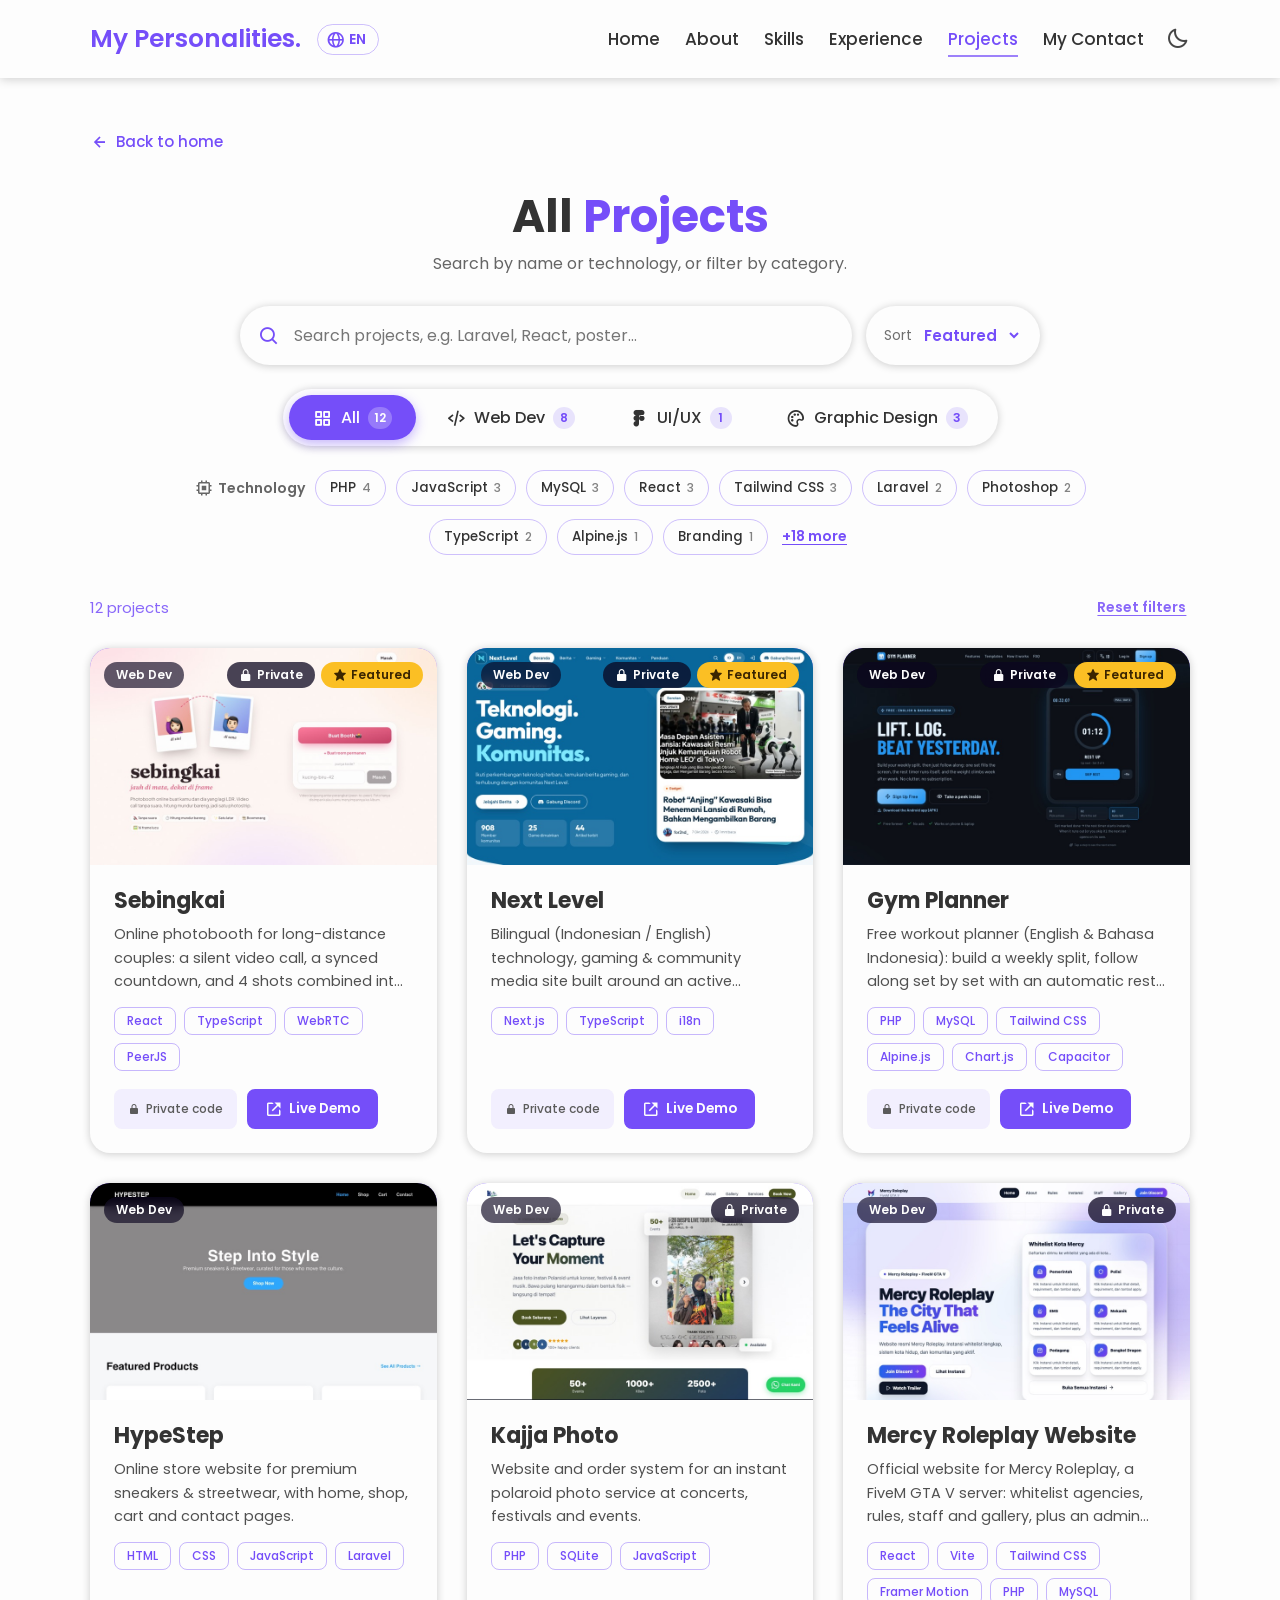
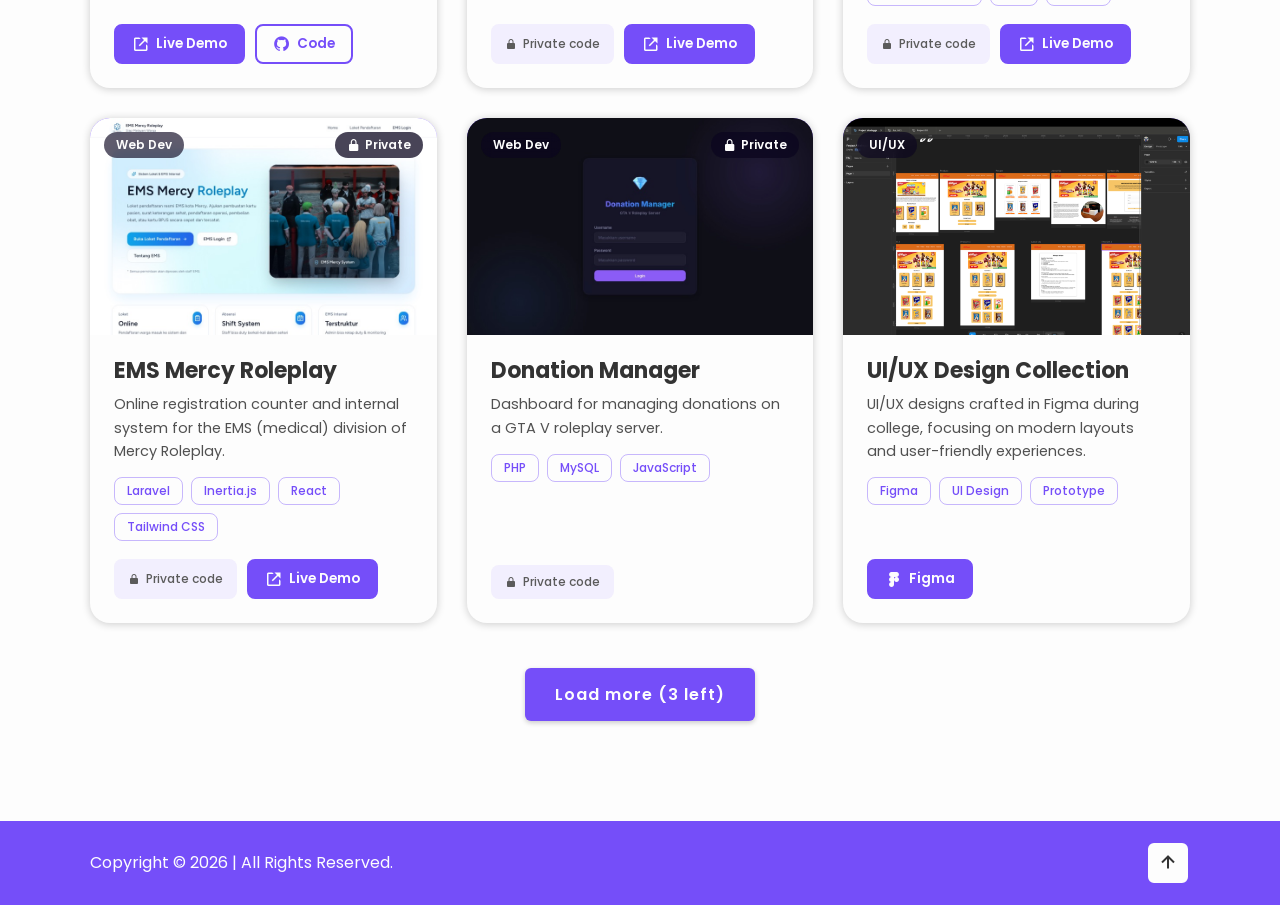
==== commit 805e2011: "Fix UI" ====
--- a/projects.html
+++ b/projects.html
@@ -4,7 +4,7 @@
 <head>
     <meta charset="UTF-8">
     <meta name="viewport" content="width=device-width, initial-scale=1.0">
-    <title>All Projects | Arshyil</title>
+    <title data-i18n="meta.ppTitle">All Projects | Arshyil</title>
     <meta name="description" content="All projects by Muhammad Arshyil Azzim: web development, UI/UX and graphic design.">
     <meta name="theme-color" content="#754ef9">
     <link rel="icon" href="images/favicon.svg" type="image/svg+xml">
@@ -26,14 +26,19 @@
     <!-- header design -->
     <header class="header sticky">
         <a href="index.html" class="logo">My Personalities.</a>
+        <button class="lang-toggle" id="lang-toggle" type="button"
+            aria-label="Switch language / Ganti bahasa" title="English / Bahasa Indonesia">
+            <i class='bx bx-globe'></i><span class="lang-code">EN</span>
+        </button>
+
 
         <nav class="navbar">
-            <a href="index.html#home">Home</a>
-            <a href="index.html#about">About</a>
-            <a href="index.html#services">Skills</a>
-            <a href="index.html#experience">Experience</a>
-            <a href="projects.html" class="active">Projects</a>
-            <a href="index.html#contact">My Contact</a>
+            <a href="index.html#home" data-i18n="nav.home">Home</a>
+            <a href="index.html#about" data-i18n="nav.about">About</a>
+            <a href="index.html#services" data-i18n="nav.skills">Skills</a>
+            <a href="index.html#experience" data-i18n="nav.exp">Experience</a>
+            <a href="projects.html" class="active" data-i18n="nav.projects">Projects</a>
+            <a href="index.html#contact" data-i18n="nav.contact">My Contact</a>
         </nav>
 
         <div class="bx bx-moon" id="darkMode-icon"></div>
@@ -43,26 +48,26 @@
 
     <!-- all projects -->
     <section class="portfolio pp" id="projects">
-        <a href="index.html#journey" class="pp-back"><i class='bx bx-left-arrow-alt'></i> Back to home</a>
+        <a href="index.html#journey" class="pp-back" data-i18n="pp.back"><i class='bx bx-left-arrow-alt'></i> Back to home</a>
 
-        <h1 class="heading">All <span>Projects</span></h1>
-        <p class="section-sub">Search by name or technology, or filter by category.</p>
+        <h1 class="heading" data-i18n="pp.title">All <span>Projects</span></h1>
+        <p class="section-sub" data-i18n="pp.sub">Search by name or technology, or filter by category.</p>
 
         <!-- toolbar -->
         <div class="pp-toolbar">
             <div class="pp-search">
                 <i class='bx bx-search'></i>
-                <input type="search" id="pp-search" placeholder="Search projects, e.g. Laravel, React, poster..."
+                <input type="search" id="pp-search" data-i18n-attr="placeholder:pp.search;aria-label:pp.searchLabel" placeholder="Search projects, e.g. Laravel, React, poster..."
                     aria-label="Search projects" autocomplete="off">
-                <button id="pp-clear" aria-label="Clear search" hidden><i class='bx bx-x'></i></button>
+                <button id="pp-clear" aria-label="Clear search" data-i18n-attr="aria-label:pp.clear" hidden><i class='bx bx-x'></i></button>
             </div>
 
             <label class="pp-sort">
-                <span>Sort</span>
-                <select id="pp-sort" aria-label="Sort projects">
-                    <option value="featured">Featured</option>
-                    <option value="az">Name A–Z</option>
-                    <option value="za">Name Z–A</option>
+                <span data-i18n="pp.sort">Sort</span>
+                <select id="pp-sort" aria-label="Sort projects" data-i18n-attr="aria-label:pp.sortLabel">
+                    <option value="featured" data-i18n="pp.optFeatured">Featured</option>
+                    <option value="az" data-i18n="pp.optAz">Name A–Z</option>
+                    <option value="za" data-i18n="pp.optZa">Name Z–A</option>
                 </select>
             </label>
         </div>
@@ -70,23 +75,23 @@
         <div class="project-filters exp-tabs" id="pp-categories"></div>
 
         <div class="pp-techs-wrap">
-            <span class="pp-label"><i class='bx bx-chip'></i> Technology</span>
+            <span class="pp-label" data-i18n="pp.tech"><i class='bx bx-chip'></i> Technology</span>
             <div class="pp-techs" id="pp-techs"></div>
             <button class="pp-link" id="pp-tech-more" hidden></button>
         </div>
 
         <div class="pp-meta">
             <span id="pp-count"></span>
-            <button class="pp-link pp-reset">Reset filters</button>
+            <button class="pp-link pp-reset" data-i18n="pp.reset">Reset filters</button>
         </div>
 
         <div class="project-grid" id="pp-grid"></div>
 
         <div class="pp-empty" id="pp-empty" hidden>
             <i class='bx bx-search-alt'></i>
-            <h3>No projects found</h3>
-            <p>Try another keyword or remove some filters.</p>
-            <button class="btn pp-reset">Reset filters</button>
+            <h3 data-i18n="pp.empty">No projects found</h3>
+            <p data-i18n="pp.emptySub">Try another keyword or remove some filters.</p>
+            <button class="btn pp-reset" data-i18n="pp.reset">Reset filters</button>
         </div>
 
         <div class="see-all-wrap">
@@ -97,7 +102,7 @@
     <!-- project detail popup -->
     <div class="project-modal" id="project-modal" aria-hidden="true">
         <div class="project-modal-box" role="dialog" aria-modal="true" aria-labelledby="pm-title">
-            <button class="pm-close" id="pm-close" aria-label="Close"><i class='bx bx-x'></i></button>
+            <button class="pm-close" id="pm-close" aria-label="Close" data-i18n-attr="aria-label:common.close"><i class='bx bx-x'></i></button>
             <div class="pm-media" id="pm-media"></div>
             <div class="pm-body">
                 <span class="pm-category" id="pm-category"></span>
@@ -113,15 +118,16 @@
     <!-- footer design -->
     <footer class="footer">
         <div class="footer-text">
-            <p>Copyright &copy; <span id="year">2026</span> | All Rights Reserved.</p>
+            <p>Copyright &copy; <span id="year">2026</span> | <span data-i18n="footer.rights">All Rights Reserved.</span></p>
         </div>
 
         <div class="footer-iconTop">
-            <a href="#projects" aria-label="Back to top"><i class='bx bx-up-arrow-alt'></i></a>
+            <a href="#projects" aria-label="Back to top" data-i18n-attr="aria-label:common.top"><i class='bx bx-up-arrow-alt'></i></a>
         </div>
     </footer>
 
     <script src="js/projects.js"></script>
+    <script src="js/i18n.js"></script>
     <script src="js/common.js"></script>
     <script src="js/projects-ui.js"></script>
 </body>
--- a/css/style.css
+++ b/css/style.css
@@ -79,7 +79,7 @@
     font-size: 1.7rem;
     color: var(--white-color);
     font-weight: 500;
-    margin-right: 2.6rem;
+    margin-right: 2.2rem;
 }
 
 .header.sticky .navbar a {
@@ -114,6 +114,47 @@
 .header.sticky #darkMode-icon {
     color: var(--text-color);
     opacity: .9;
+}
+
+/* language switch (globe + EN / ID), sits next to the logo */
+.header .logo {
+    margin-right: 0;
+}
+
+.lang-toggle {
+    display: inline-flex;
+    align-items: center;
+    gap: .4rem;
+    margin: 0 auto 0 1.6rem;
+    padding: .4rem 1.1rem .4rem .8rem;
+    border-radius: 99rem;
+    border: .15rem solid rgba(117, 78, 249, .35);
+    background: transparent;
+    color: var(--main-color);
+    font-size: 1.4rem;
+    font-weight: 600;
+    cursor: pointer;
+    transition: background .3s ease, color .3s ease, border-color .3s ease;
+}
+
+.lang-toggle i {
+    font-size: 1.9rem;
+}
+
+.lang-toggle .lang-code {
+    color: inherit;
+    letter-spacing: .05rem;
+}
+
+.lang-toggle:hover {
+    background: var(--main-color);
+    border-color: var(--main-color);
+    color: #fff;
+}
+
+.lang-toggle:focus-visible {
+    outline: .2rem solid var(--main-color);
+    outline-offset: .2rem;
 }
 
 #menu-icon {
@@ -356,13 +397,16 @@
 .services .services-container {
     display: flex;
     justify-content: center;
-    align-items: center;
+    align-items: stretch;
     flex-wrap: wrap;
     gap: 2rem;
 }
 
 .services-container .services-box {
     flex: 1 1 30rem;
+    display: flex;
+    flex-direction: column;
+    align-items: center;
     background: var(--bg-color);
     padding: 3rem 2rem 4rem;
     border-radius: 2rem;
@@ -393,6 +437,7 @@
 }
 
 .services-box p {
+    flex: 1;
     font-size: 1.6rem;
     margin: 1rem 0 3rem;
 }
@@ -1316,101 +1361,6 @@
     background: #160e3a;
 }
 
-.testimonial-container {
-    display: flex;
-    align-items: center;
-    flex-direction: column;
-    width: 100%;
-    padding: 5rem 1rem;
-}
-
-.testimonial-container .testimonial-wrapper {
-    position: relative;
-    max-width: 90rem;
-    width: 100%;
-    padding: 5rem;
-}
-
-.testimonial-wrapper .testimonial-box {
-    padding: 1rem;
-    border-radius: 2rem;
-    overflow: hidden;
-}
-
-.testimonial-content .testimonial-slide {
-    display: flex;
-    align-items: center;
-    flex-direction: column;
-    background: var(--bg-color);
-    border-radius: 2rem;
-    box-shadow: 0 .1rem .5rem var(--shadow-color);
-    padding: 3rem 5rem;
-    border-top: .8rem solid var(--main-color);
-    border-bottom: .8rem solid var(--main-color);
-}
-
-.testimonial-slide img {
-    width: 14rem;
-    height: 14rem;
-    object-fit: cover;
-    border-radius: 50%;
-    border: .5rem solid var(--bg-color);
-    outline: .5rem solid var(--main-color);
-}
-
-.testimonial-slide h3 {
-    font-size: 2.5rem;
-    margin: 2rem 0;
-}
-
-.testimonial-slide p {
-    font-size: 1.4rem;
-    text-align: center;
-}
-
-.testimonial-box .swiper-button-next,
-.testimonial-box .swiper-button-prev {
-    color: var(--main-color);
-}
-
-.testimonial-box .swiper-button-next {
-    right: 0;
-}
-
-.testimonial-box .swiper-button-prev {
-    left: 0;
-}
-
-.testimonial-box .swiper-pagination-bullet {
-    width: 12px;
-    height: 12px;
-    margin: 0 8px !important;
-    background: rgba(0, 0, 0, .8);
-}
-
-.dark-mode .testimonial-box .swiper-pagination-bullet {
-    background: rgba(255, 255, 255, .6);
-}
-
-.testimonial-box .swiper-pagination-bullet-active {
-    background: var(--main-color);
-}
-
-.contact {
-    min-height: auto;
-    padding-bottom: 7rem;
-}
-
-.contact h2 {
-    margin-bottom: 3rem;
-}
-
-
-
-
-
-
-
 .footer {
     display: flex;
     justify-content: space-between;
@@ -1418,6 +1368,10 @@
     flex-wrap: wrap;
     padding: 2rem 7%;
     background: var(--main-color);
+}
+
+.footer-text span {
+    color: inherit;
 }
 
 .footer-text p {
@@ -1523,12 +1477,12 @@
     }
 
     #darkMode-icon {
-        position: absolute;
-        right: 7rem;
         font-size: 2.6rem;
         color: var(--white-color);
-        margin-bottom: .1rem;
-    }
+        margin-right: 1.8rem;
+    }
+
+
 
     .navbar {
         position: absolute;
@@ -1835,18 +1789,6 @@
         margin-top: -2rem;
     }
 
-    .testimonial-container .testimonial-wrapper {
-        padding: 5rem 0;
-    }
-
-    .testimonial-content .testimonial-slide {
-        padding: 3rem 2rem;
-    }
-
-    .testimonial-box .swiper-button-next,
-    .testimonial-box .swiper-button-prev {
-        display: none;
-    }
 }
 
 @media (max-width: 580px) {
@@ -1922,7 +1864,8 @@
     }
 
     .project-body p,
-    .testimonial-slide p,
+    .principle-card p,
+    .contact-meta,
     .timeline-card li,
     .pp-label,
     .pp-link,
@@ -1937,10 +1880,6 @@
         min-height: 40px;
     }
 
-    #darkMode-icon {
-        right: 6rem;
-    }
-
     .home .profession-box .profession:nth-child(1) {
         transform: rotate(-90deg) translate(-110px, -220px);
     }
@@ -1992,30 +1931,454 @@
 }
 
 
-.kontak-saya {
+/*========== principles ==========*/
+.principles {
+    min-height: auto;
+    padding-bottom: 6rem;
+}
+
+.motto-card {
+    position: relative;
+    max-width: 90rem;
+    margin: 0 auto 3rem;
+    padding: 5rem 4rem;
+    border-radius: 2.4rem;
     text-align: center;
+    color: #fff;
+    background:
+        radial-gradient(circle at 15% 20%, rgba(255, 255, 255, .18), transparent 40%),
+        radial-gradient(circle at 85% 90%, rgba(255, 255, 255, .12), transparent 45%),
+        linear-gradient(135deg, #5b33e6, #754ef9 45%, #a58bff);
+    box-shadow: 0 1.6rem 4rem rgba(117, 78, 249, .35);
+    overflow: hidden;
+}
+
+.motto-card .motto-mark {
+    position: absolute;
+    top: -1rem;
+    left: 2rem;
+    font-size: 16rem;
+    color: rgba(255, 255, 255, .12);
+    pointer-events: none;
+}
+
+.motto-card .motto-label {
+    display: inline-flex;
+    align-items: center;
+    gap: .6rem;
+    padding: .6rem 1.4rem;
+    border-radius: 99rem;
+    background: rgba(255, 255, 255, .18);
+    color: #fff;
+    font-size: max(1.3rem, 12px);
+    font-weight: 600;
+    letter-spacing: .1rem;
+    text-transform: uppercase;
+}
+
+.motto-card .motto-text {
+    position: relative;
+    margin: 2rem 0 1.4rem;
+    font-size: clamp(3.4rem, 6vw, 5.6rem);
+    font-weight: 800;
+    line-height: 1.15;
+}
+
+.motto-card p {
+    position: relative;
+    max-width: 56rem;
+    margin: 0 auto;
+    font-size: 1.7rem;
+    line-height: 1.7;
+    color: rgba(255, 255, 255, .9);
+}
+
+.principle-grid {
+    display: grid;
+    grid-template-columns: repeat(2, 1fr);
+    gap: 2rem;
+    max-width: 100rem;
+    margin: 0 auto;
+}
+
+.principle-card {
+    position: relative;
+    display: flex;
+    align-items: flex-start;
+    gap: 2rem;
+    padding: 3rem 2.8rem;
+    overflow: hidden;
+    border-radius: 1.8rem;
+    background: var(--bg-color);
+    border: .1rem solid rgba(117, 78, 249, .18);
+    box-shadow: 0 .4rem 1.6rem var(--shadow-color);
+    transition: transform .3s ease, border-color .3s ease, box-shadow .3s ease;
+}
+
+.principle-card:hover {
+    transform: translateY(-.6rem);
+    border-color: var(--main-color);
+    box-shadow: 0 1.2rem 3rem rgba(117, 78, 249, .25);
+}
+
+.principle-card .principle-num {
+    position: absolute;
+    top: 1.6rem;
+    right: 2rem;
+    font-size: 4.4rem;
+    font-weight: 800;
+    line-height: 1;
+    color: rgba(117, 78, 249, .14);
+}
+
+.principle-card > i {
+    flex-shrink: 0;
+    display: inline-flex;
+    justify-content: center;
+    align-items: center;
+    width: 5.2rem;
+    height: 5.2rem;
+    border-radius: 1.4rem;
+    background: rgba(117, 78, 249, .12);
+    color: var(--main-color);
+    font-size: 2.8rem;
+    transition: background .3s ease, color .3s ease;
+}
+
+.principle-card:hover > i {
+    background: var(--main-color);
+    color: #fff;
+}
+
+.principle-card h4 {
+    padding-right: 6rem;
     font-size: 2rem;
-}
-
-.kontakku {
-    display: flex;
+    line-height: 1.35;
+    margin-bottom: 1rem;
+    color: var(--text-color);
+}
+
+.principle-card p {
+    font-size: 1.5rem;
+    line-height: 1.65;
+    opacity: .8;
+    color: var(--text-color);
+}
+
+.dark-mode .principle-card,
+.dark-mode .social-card {
+    background: #160e3a;
+}
+
+
+/*========== contact ==========*/
+.contact {
+    min-height: auto;
+    padding-bottom: 8rem;
+}
+
+.contact-wrap {
+    display: grid;
+    grid-template-columns: 1.1fr 1fr;
+    gap: 2.4rem;
+    max-width: 110rem;
+    margin: 0 auto;
+}
+
+.contact-card {
+    position: relative;
+    display: flex;
+    flex-direction: column;
+    align-items: flex-start;
+    padding: 4rem;
+    border-radius: 2.4rem;
+    color: #fff;
+    background:
+        radial-gradient(circle at 100% 0%, rgba(255, 255, 255, .2), transparent 45%),
+        linear-gradient(150deg, #5b33e6, #754ef9 55%, #9a7cff);
+    box-shadow: 0 1.6rem 4rem rgba(117, 78, 249, .35);
+    overflow: hidden;
+}
+
+.contact-card::after {
+    content: '';
+    position: absolute;
+    right: -6rem;
+    bottom: -6rem;
+    width: 22rem;
+    height: 22rem;
+    border-radius: 50%;
+    border: 3rem solid rgba(255, 255, 255, .08);
+    pointer-events: none;
+}
+
+.contact-status {
+    display: inline-flex;
+    align-items: center;
+    gap: .8rem;
+    padding: .6rem 1.4rem;
+    border-radius: 99rem;
+    background: rgba(255, 255, 255, .18);
+    color: #fff;
+    font-size: max(1.3rem, 12px);
+    font-weight: 600;
+}
+
+.contact-status .dot {
+    width: .9rem;
+    height: .9rem;
+    border-radius: 50%;
+    background: #4ade80;
+    box-shadow: 0 0 0 0 rgba(74, 222, 128, .7);
+    animation: contact-pulse 2s infinite;
+}
+
+@keyframes contact-pulse {
+    70% { box-shadow: 0 0 0 .8rem rgba(74, 222, 128, 0); }
+    100% { box-shadow: 0 0 0 0 rgba(74, 222, 128, 0); }
+}
+
+.contact-card h3 {
+    margin: 2rem 0 2.4rem;
+    font-size: clamp(2.8rem, 4vw, 3.8rem);
+    line-height: 1.2;
+}
+
+.contact-mail {
+    position: relative;
+    z-index: 1;
+    display: flex;
+    align-items: center;
+    gap: 1.4rem;
+    max-width: 100%;
+    padding: 1.4rem 1.8rem;
+    border-radius: 1.4rem;
+    background: rgba(255, 255, 255, .14);
+    border: .1rem solid rgba(255, 255, 255, .25);
+    color: #fff;
+    transition: background .3s ease;
+}
+
+.contact-mail:hover {
+    background: rgba(255, 255, 255, .24);
+}
+
+.contact-mail > i {
+    flex-shrink: 0;
+    font-size: 2.6rem;
+}
+
+.contact-mail span {
+    min-width: 0;
+    font-size: 1.6rem;
+    font-weight: 600;
+    color: #fff;
+    overflow-wrap: anywhere;
+}
+
+.contact-mail small {
+    display: block;
+    font-size: max(1.2rem, 12px);
+    font-weight: 400;
+    opacity: .8;
+}
+
+.contact-actions {
+    position: relative;
+    z-index: 1;
+    display: flex;
+    flex-wrap: wrap;
+    gap: 1.2rem;
+    margin-top: 1.6rem;
+}
+
+.contact-btn {
+    display: inline-flex;
+    align-items: center;
+    gap: .8rem;
+    min-height: 44px;
+    padding: 1rem 1.8rem;
+    border-radius: 1rem;
+    background: #fff;
+    color: var(--main-color);
+    font-size: 1.5rem;
+    font-weight: 600;
+    cursor: pointer;
+    transition: transform .2s ease, background .3s ease, color .3s ease;
+}
+
+.contact-btn span {
+    color: inherit;
+}
+
+.contact-btn i {
+    font-size: 1.9rem;
+}
+
+.contact-btn:hover {
+    transform: translateY(-.2rem);
+}
+
+.contact-btn.copied {
+    background: #4ade80;
+    color: #0b3d1e;
+}
+
+.contact-meta {
+    position: relative;
+    z-index: 1;
+    display: flex;
+    flex-wrap: wrap;
+    gap: 1.4rem 2.4rem;
+    margin-top: auto;
+    padding-top: 3rem;
+    font-size: 1.4rem;
+}
+
+.contact-meta span {
+    display: inline-flex;
+    align-items: center;
+    gap: .6rem;
+    color: rgba(255, 255, 255, .9);
+}
+
+.contact-meta i {
+    font-size: 1.8rem;
+}
+
+.social-grid {
+    display: grid;
+    grid-template-columns: repeat(2, 1fr);
+    gap: 1.4rem;
+}
+
+.social-card {
+    --brand: var(--main-color);
+    position: relative;
+    display: flex;
+    align-items: center;
+    gap: 1.4rem;
+    padding: 2rem 1.8rem;
+    border-radius: 1.6rem;
+    background: var(--bg-color);
+    border: .1rem solid rgba(117, 78, 249, .18);
+    box-shadow: 0 .4rem 1.6rem var(--shadow-color);
+    color: var(--text-color);
+    transition: transform .3s ease, border-color .3s ease, box-shadow .3s ease;
+}
+
+.social-card[data-brand="linkedin"] { --brand: #0a66c2; }
+.social-card[data-brand="github"] { --brand: #6e5494; }
+.social-card[data-brand="instagram"] { --brand: #e1306c; }
+.social-card[data-brand="x"] { --brand: #1d9bf0; }
+.social-card[data-brand="discord"] { --brand: #5865f2; }
+.social-card[data-brand="facebook"] { --brand: #1877f2; }
+
+.social-card > i:first-child {
+    flex-shrink: 0;
+    display: inline-flex;
     justify-content: center;
-    flex-wrap: wrap;
-    margin-top: 2rem; /* opsional */
-}
-
-.kontakku a {
-    display: inline-flex;
-    width: 4rem;
-    height: 4rem;
-    background: transparent;
-    border: .2rem solid var(--main-color);
-    border-radius: 50%;
-    box-shadow: 0 .2rem .5rem var(--shadow-color);
-    font-size: 2rem;
-    color: var(--main-color);
-    margin: 2.5rem 1.5rem 3rem 0;
-    transition: .5s ease;
-    justify-content: center;
-    align-items: center;
-}
+    align-items: center;
+    width: 4.8rem;
+    height: 4.8rem;
+    border-radius: 1.2rem;
+    background: color-mix(in srgb, var(--brand) 14%, transparent);
+    color: var(--brand);
+    font-size: 2.6rem;
+    transition: background .3s ease, color .3s ease;
+}
+
+.social-text {
+    min-width: 0;
+    flex: 1;
+    color: var(--text-color);
+}
+
+.social-text strong {
+    display: block;
+    font-size: 1.6rem;
+}
+
+.social-text small {
+    display: block;
+    font-size: max(1.3rem, 12px);
+    opacity: .7;
+    overflow: hidden;
+    text-overflow: ellipsis;
+    white-space: nowrap;
+}
+
+.social-arrow {
+    font-size: 2.2rem;
+    color: var(--brand);
+    opacity: .5;
+    transform: rotate(-45deg);
+    transition: transform .3s ease, opacity .3s ease;
+}
+
+.social-card:hover {
+    transform: translateY(-.4rem);
+    border-color: var(--brand);
+    box-shadow: 0 1rem 2.6rem color-mix(in srgb, var(--brand) 30%, transparent);
+}
+
+.social-card:hover > i:first-child {
+    background: var(--brand);
+    color: #fff;
+}
+
+.social-card:hover .social-arrow {
+    opacity: 1;
+    transform: rotate(-45deg) translateX(.4rem);
+}
+
+.dark-mode .social-card[data-brand="github"] { --brand: #b39ddb; }
+
+
+/*========== principles + contact: smaller screens ==========*/
+@media (max-width: 991px) {
+    .contact-wrap,
+    .principle-grid {
+        grid-template-columns: 1fr;
+    }
+}
+
+@media (max-width: 768px) {
+    .motto-card {
+        padding: 4rem 2.4rem;
+    }
+
+    .contact-card {
+        padding: 3rem 2.4rem;
+    }
+}
+
+@media (max-width: 580px) {
+    .social-grid {
+        grid-template-columns: 1fr;
+    }
+
+    .principle-card {
+        flex-direction: column;
+        gap: 1.6rem;
+        padding: 2.6rem 2.2rem;
+    }
+
+    .principle-card h4 {
+        padding-right: 0;
+    }
+
+    .motto-card p,
+    .social-text strong {
+        font-size: 1.7rem;
+    }
+
+    .contact-actions,
+    .contact-btn {
+        width: 100%;
+    }
+
+    .contact-btn {
+        justify-content: center;
+    }
+}
